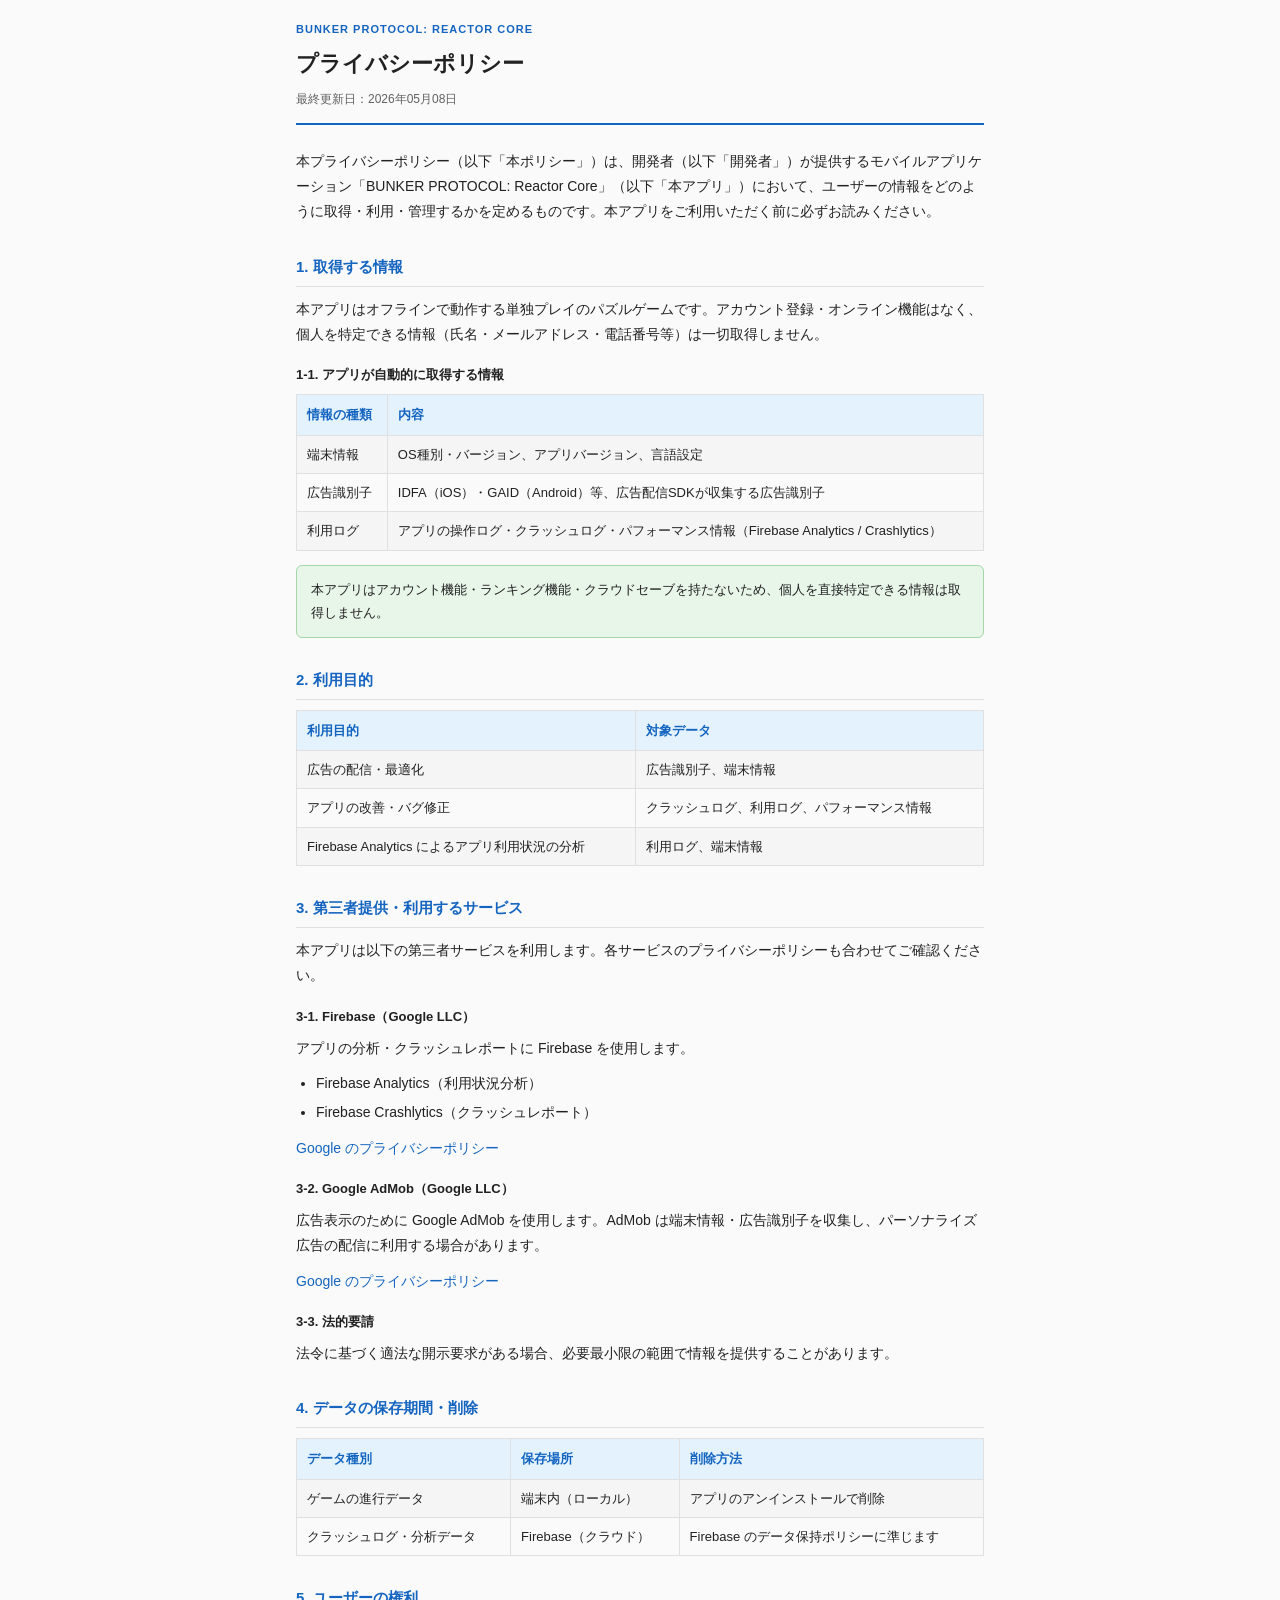
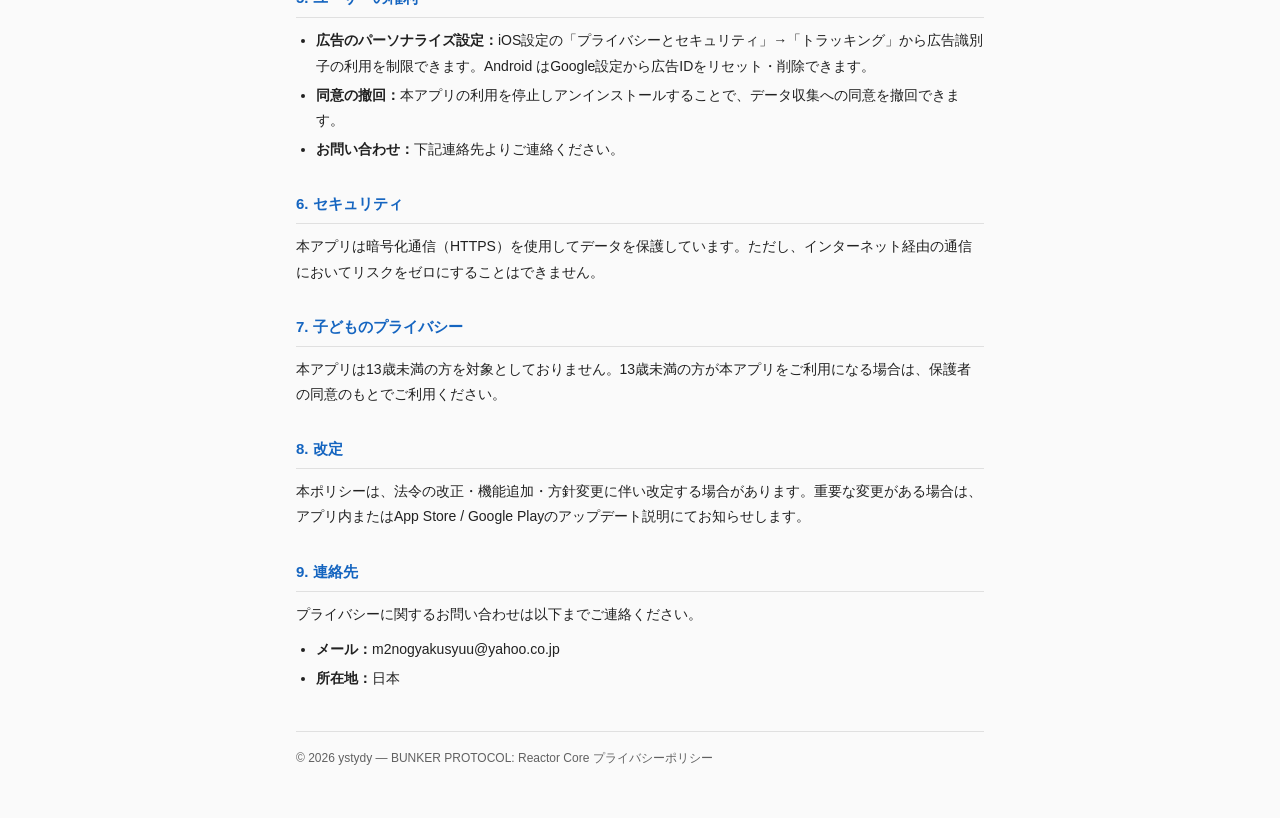
==== docs/bunker-protocol-privacy-policy.html @ 1cb8b55e "docs: BUNKER PROTOCOL: Reactor Core プライバシーポリシーを追加 Co-Authored-By: Claude Sonnet 4.6 <noreply@anthrop" ====
<!DOCTYPE html>
<html lang="ja">
<head>
  <meta charset="UTF-8">
  <meta name="viewport" content="width=device-width, initial-scale=1.0">
  <title>プライバシーポリシー - BUNKER PROTOCOL: Reactor Core</title>
  <style>
    :root {
      --accent: #1565C0;
      --text: #212121;
      --sub: #616161;
      --border: #E0E0E0;
      --bg: #FAFAFA;
    }
    * { box-sizing: border-box; margin: 0; padding: 0; }
    body {
      font-family: -apple-system, 'Hiragino Sans', 'Yu Gothic', sans-serif;
      font-size: 14px;
      line-height: 1.8;
      color: var(--text);
      background: var(--bg);
      padding: 20px 16px 48px;
      max-width: 720px;
      margin: 0 auto;
    }
    header {
      border-bottom: 2px solid var(--accent);
      padding-bottom: 12px;
      margin-bottom: 24px;
    }
    header .app-name {
      font-size: 11px;
      color: var(--accent);
      font-weight: 600;
      letter-spacing: 1px;
      text-transform: uppercase;
      margin-bottom: 4px;
    }
    header h1 {
      font-size: 22px;
      font-weight: 700;
      color: var(--text);
    }
    header .date {
      font-size: 12px;
      color: var(--sub);
      margin-top: 6px;
    }
    h2 {
      font-size: 15px;
      font-weight: 700;
      color: var(--accent);
      margin: 28px 0 10px;
      padding-bottom: 6px;
      border-bottom: 1px solid var(--border);
    }
    h3 {
      font-size: 13px;
      font-weight: 700;
      color: var(--text);
      margin: 16px 0 8px;
    }
    p { margin-bottom: 10px; }
    ul, ol {
      padding-left: 20px;
      margin-bottom: 10px;
    }
    li { margin-bottom: 4px; }
    table {
      width: 100%;
      border-collapse: collapse;
      margin-bottom: 14px;
      font-size: 13px;
    }
    th {
      background: #E3F2FD;
      color: var(--accent);
      font-weight: 600;
      padding: 8px 10px;
      text-align: left;
      border: 1px solid var(--border);
    }
    td {
      padding: 7px 10px;
      border: 1px solid var(--border);
      vertical-align: top;
    }
    tr:nth-child(even) td { background: #F5F5F5; }
    .important {
      background: #E8F5E9;
      border: 1px solid #A5D6A7;
      border-radius: 6px;
      padding: 12px 14px;
      margin: 10px 0;
      font-size: 13px;
      font-weight: 500;
    }
    a { color: var(--accent); text-decoration: none; }
    a:hover { text-decoration: underline; }
    footer {
      margin-top: 40px;
      padding-top: 16px;
      border-top: 1px solid var(--border);
      font-size: 12px;
      color: var(--sub);
    }
  </style>
</head>
<body>

<header>
  <div class="app-name">BUNKER PROTOCOL: Reactor Core</div>
  <h1>プライバシーポリシー</h1>
  <div class="date">最終更新日：2026年05月08日</div>
</header>

<p>本プライバシーポリシー（以下「本ポリシー」）は、開発者（以下「開発者」）が提供するモバイルアプリケーション「BUNKER PROTOCOL: Reactor Core」（以下「本アプリ」）において、ユーザーの情報をどのように取得・利用・管理するかを定めるものです。本アプリをご利用いただく前に必ずお読みください。</p>

<h2>1. 取得する情報</h2>

<p>本アプリはオフラインで動作する単独プレイのパズルゲームです。アカウント登録・オンライン機能はなく、個人を特定できる情報（氏名・メールアドレス・電話番号等）は一切取得しません。</p>

<h3>1-1. アプリが自動的に取得する情報</h3>
<table>
  <tr><th>情報の種類</th><th>内容</th></tr>
  <tr><td>端末情報</td><td>OS種別・バージョン、アプリバージョン、言語設定</td></tr>
  <tr><td>広告識別子</td><td>IDFA（iOS）・GAID（Android）等、広告配信SDKが収集する広告識別子</td></tr>
  <tr><td>利用ログ</td><td>アプリの操作ログ・クラッシュログ・パフォーマンス情報（Firebase Analytics / Crashlytics）</td></tr>
</table>

<div class="important">本アプリはアカウント機能・ランキング機能・クラウドセーブを持たないため、個人を直接特定できる情報は取得しません。</div>

<h2>2. 利用目的</h2>
<table>
  <tr><th>利用目的</th><th>対象データ</th></tr>
  <tr><td>広告の配信・最適化</td><td>広告識別子、端末情報</td></tr>
  <tr><td>アプリの改善・バグ修正</td><td>クラッシュログ、利用ログ、パフォーマンス情報</td></tr>
  <tr><td>Firebase Analytics によるアプリ利用状況の分析</td><td>利用ログ、端末情報</td></tr>
</table>

<h2>3. 第三者提供・利用するサービス</h2>
<p>本アプリは以下の第三者サービスを利用します。各サービスのプライバシーポリシーも合わせてご確認ください。</p>

<h3>3-1. Firebase（Google LLC）</h3>
<p>アプリの分析・クラッシュレポートに Firebase を使用します。</p>
<ul>
  <li>Firebase Analytics（利用状況分析）</li>
  <li>Firebase Crashlytics（クラッシュレポート）</li>
</ul>
<p><a href="https://policies.google.com/privacy" target="_blank">Google のプライバシーポリシー</a></p>

<h3>3-2. Google AdMob（Google LLC）</h3>
<p>広告表示のために Google AdMob を使用します。AdMob は端末情報・広告識別子を収集し、パーソナライズ広告の配信に利用する場合があります。</p>
<p><a href="https://policies.google.com/privacy" target="_blank">Google のプライバシーポリシー</a></p>

<h3>3-3. 法的要請</h3>
<p>法令に基づく適法な開示要求がある場合、必要最小限の範囲で情報を提供することがあります。</p>

<h2>4. データの保存期間・削除</h2>
<table>
  <tr><th>データ種別</th><th>保存場所</th><th>削除方法</th></tr>
  <tr><td>ゲームの進行データ</td><td>端末内（ローカル）</td><td>アプリのアンインストールで削除</td></tr>
  <tr><td>クラッシュログ・分析データ</td><td>Firebase（クラウド）</td><td>Firebase のデータ保持ポリシーに準じます</td></tr>
</table>

<h2>5. ユーザーの権利</h2>
<ul>
  <li><strong>広告のパーソナライズ設定：</strong>iOS設定の「プライバシーとセキュリティ」→「トラッキング」から広告識別子の利用を制限できます。Android はGoogle設定から広告IDをリセット・削除できます。</li>
  <li><strong>同意の撤回：</strong>本アプリの利用を停止しアンインストールすることで、データ収集への同意を撤回できます。</li>
  <li><strong>お問い合わせ：</strong>下記連絡先よりご連絡ください。</li>
</ul>

<h2>6. セキュリティ</h2>
<p>本アプリは暗号化通信（HTTPS）を使用してデータを保護しています。ただし、インターネット経由の通信においてリスクをゼロにすることはできません。</p>

<h2>7. 子どものプライバシー</h2>
<p>本アプリは13歳未満の方を対象としておりません。13歳未満の方が本アプリをご利用になる場合は、保護者の同意のもとでご利用ください。</p>

<h2>8. 改定</h2>
<p>本ポリシーは、法令の改正・機能追加・方針変更に伴い改定する場合があります。重要な変更がある場合は、アプリ内またはApp Store / Google Playのアップデート説明にてお知らせします。</p>

<h2>9. 連絡先</h2>
<p>プライバシーに関するお問い合わせは以下までご連絡ください。</p>
<ul>
  <li><strong>メール：</strong>m2nogyakusyuu@yahoo.co.jp</li>
  <li><strong>所在地：</strong>日本</li>
</ul>

<footer>
  &copy; 2026 ystydy — BUNKER PROTOCOL: Reactor Core プライバシーポリシー
</footer>

</body>
</html>
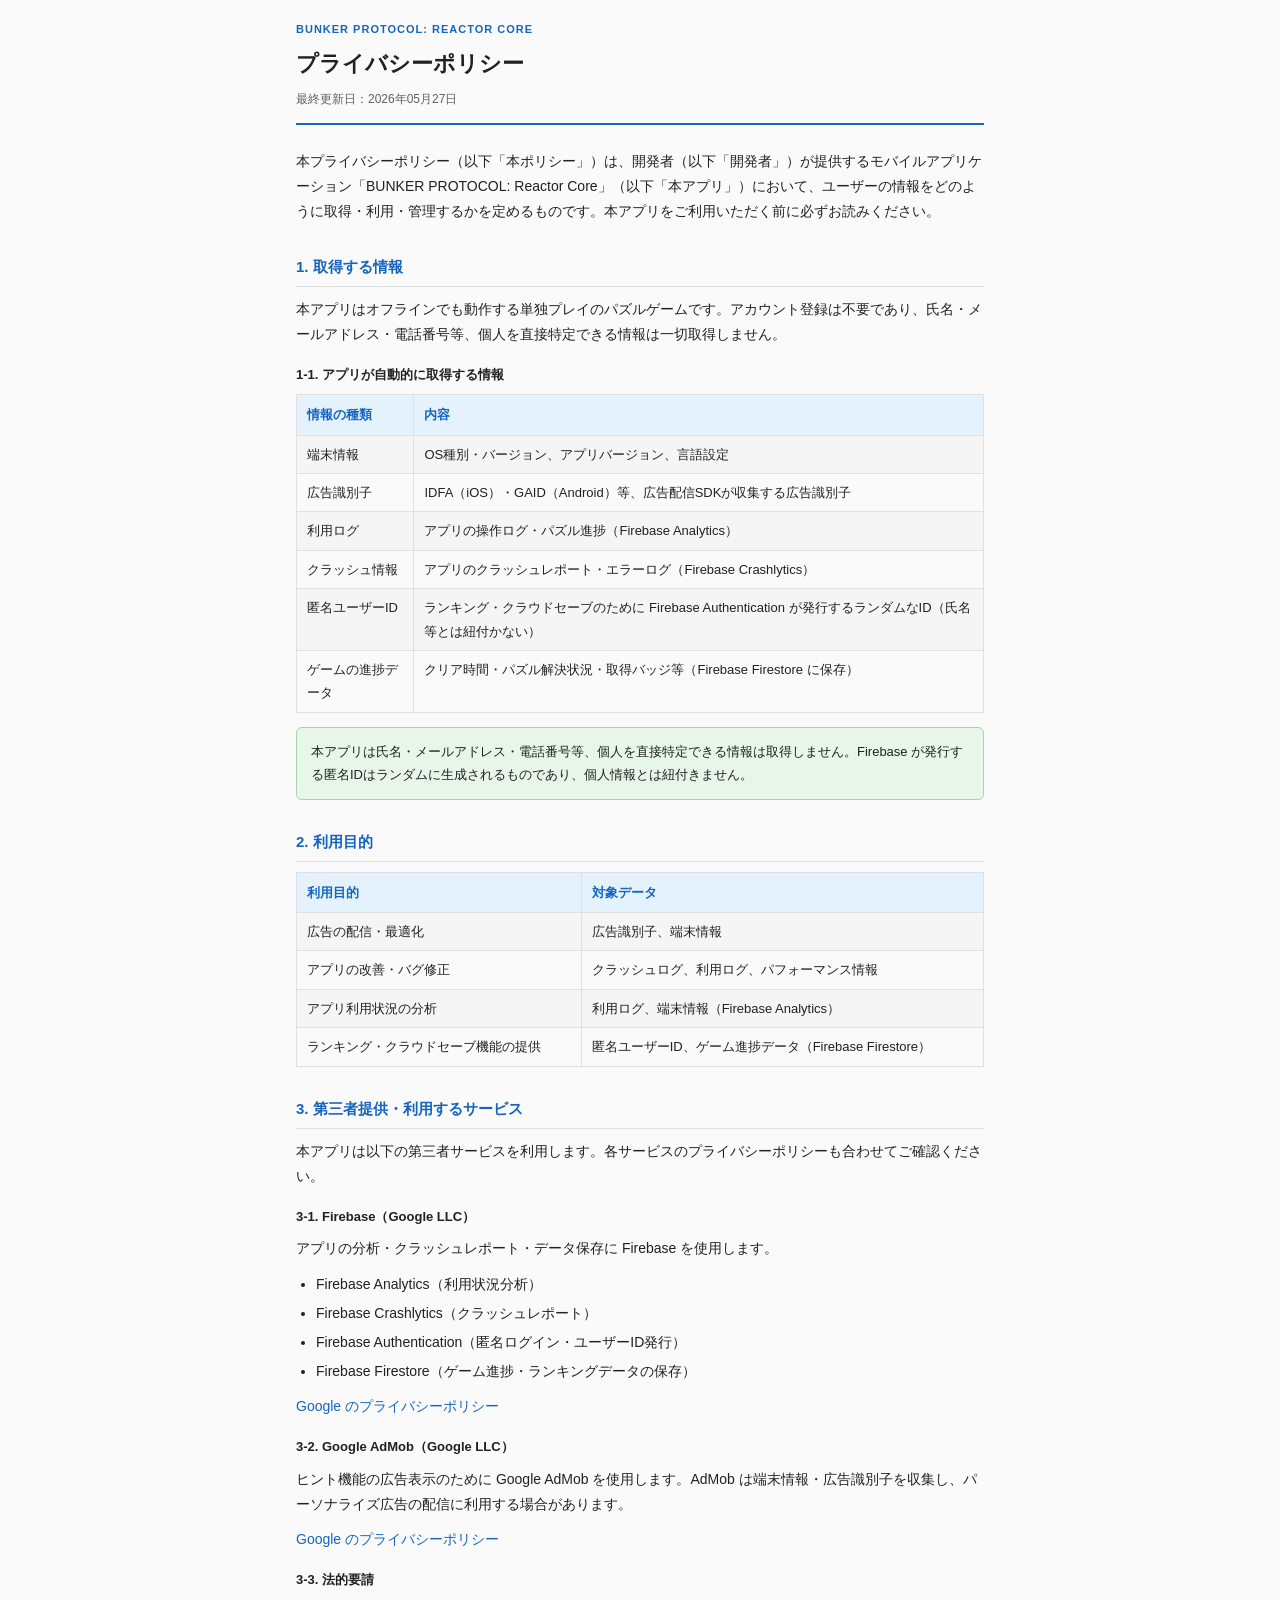
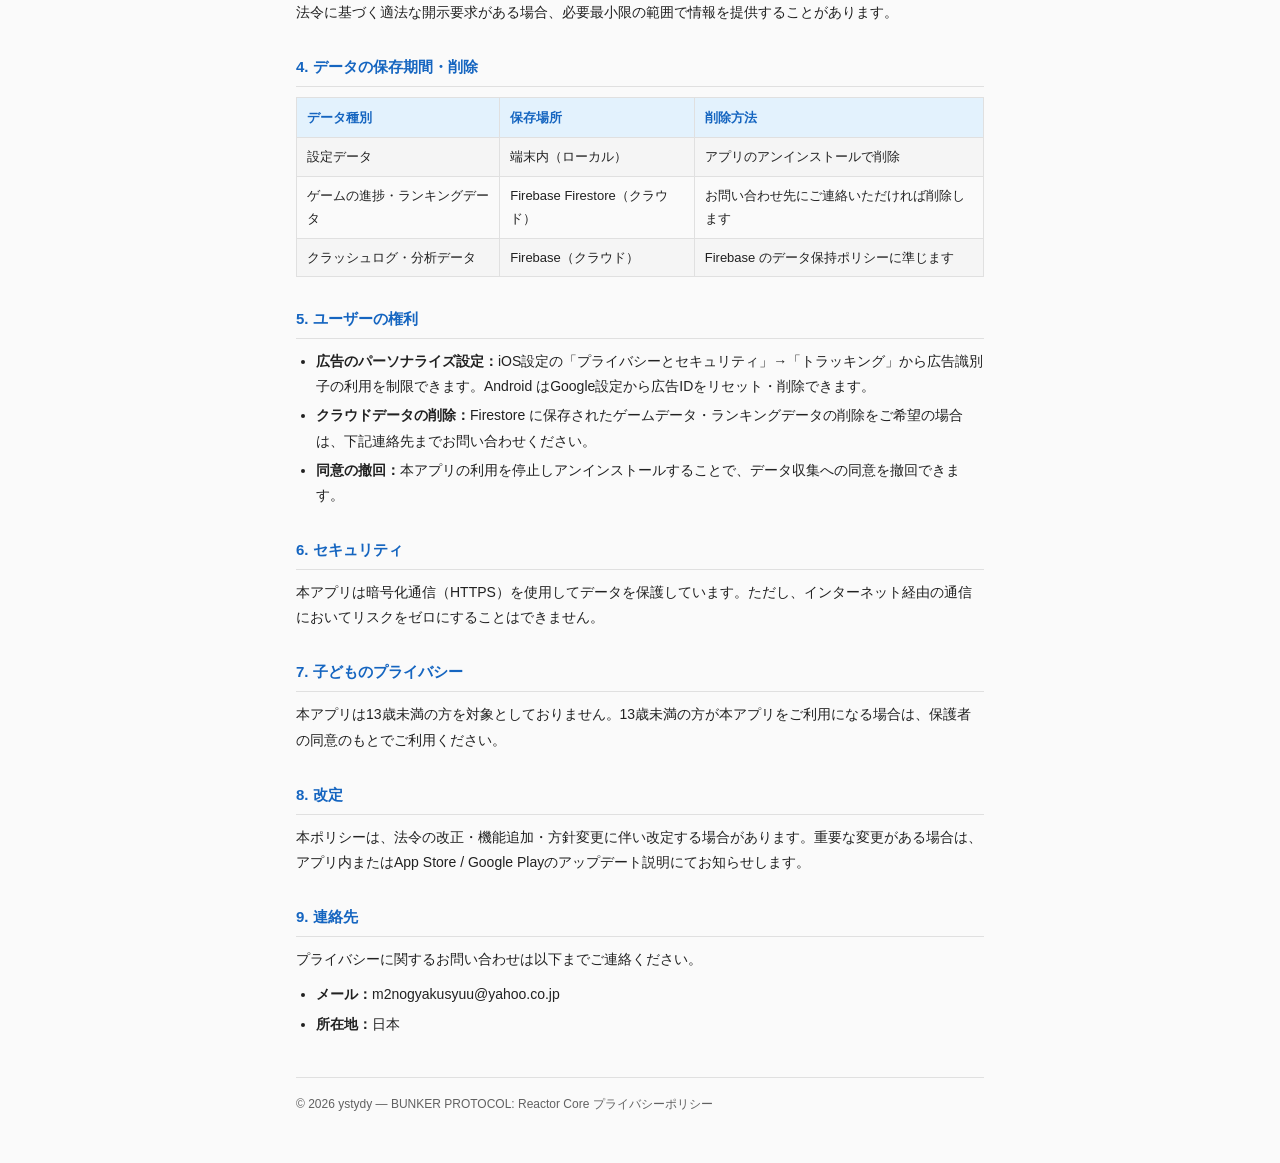
==== commit 519ba5cc: "feat: BUNKER PROTOCOL プライバシーページを追加・更新 - index.html に BUNKER PROTOCOL セクションを追加 - bunker-protocol-priv" ====
--- a/docs/bunker-protocol-privacy-policy.html
+++ b/docs/bunker-protocol-privacy-policy.html
@@ -4,105 +4,13 @@
   <meta charset="UTF-8">
   <meta name="viewport" content="width=device-width, initial-scale=1.0">
   <title>プライバシーポリシー - BUNKER PROTOCOL: Reactor Core</title>
+  <link rel="stylesheet" href="css/base.css">
   <style>
     :root {
-      --accent: #1565C0;
-      --text: #212121;
-      --sub: #616161;
-      --border: #E0E0E0;
-      --bg: #FAFAFA;
-    }
-    * { box-sizing: border-box; margin: 0; padding: 0; }
-    body {
-      font-family: -apple-system, 'Hiragino Sans', 'Yu Gothic', sans-serif;
-      font-size: 14px;
-      line-height: 1.8;
-      color: var(--text);
-      background: var(--bg);
-      padding: 20px 16px 48px;
-      max-width: 720px;
-      margin: 0 auto;
-    }
-    header {
-      border-bottom: 2px solid var(--accent);
-      padding-bottom: 12px;
-      margin-bottom: 24px;
-    }
-    header .app-name {
-      font-size: 11px;
-      color: var(--accent);
-      font-weight: 600;
-      letter-spacing: 1px;
-      text-transform: uppercase;
-      margin-bottom: 4px;
-    }
-    header h1 {
-      font-size: 22px;
-      font-weight: 700;
-      color: var(--text);
-    }
-    header .date {
-      font-size: 12px;
-      color: var(--sub);
-      margin-top: 6px;
-    }
-    h2 {
-      font-size: 15px;
-      font-weight: 700;
-      color: var(--accent);
-      margin: 28px 0 10px;
-      padding-bottom: 6px;
-      border-bottom: 1px solid var(--border);
-    }
-    h3 {
-      font-size: 13px;
-      font-weight: 700;
-      color: var(--text);
-      margin: 16px 0 8px;
-    }
-    p { margin-bottom: 10px; }
-    ul, ol {
-      padding-left: 20px;
-      margin-bottom: 10px;
-    }
-    li { margin-bottom: 4px; }
-    table {
-      width: 100%;
-      border-collapse: collapse;
-      margin-bottom: 14px;
-      font-size: 13px;
-    }
-    th {
-      background: #E3F2FD;
-      color: var(--accent);
-      font-weight: 600;
-      padding: 8px 10px;
-      text-align: left;
-      border: 1px solid var(--border);
-    }
-    td {
-      padding: 7px 10px;
-      border: 1px solid var(--border);
-      vertical-align: top;
-    }
-    tr:nth-child(even) td { background: #F5F5F5; }
-    .important {
-      background: #E8F5E9;
-      border: 1px solid #A5D6A7;
-      border-radius: 6px;
-      padding: 12px 14px;
-      margin: 10px 0;
-      font-size: 13px;
-      font-weight: 500;
-    }
-    a { color: var(--accent); text-decoration: none; }
-    a:hover { text-decoration: underline; }
-    footer {
-      margin-top: 40px;
-      padding-top: 16px;
-      border-top: 1px solid var(--border);
-      font-size: 12px;
-      color: var(--sub);
+      --accent:           #1565C0;
+      --th-bg:            #E3F2FD;
+      --important-bg:     #E8F5E9;
+      --important-border: #A5D6A7;
     }
   </style>
 </head>
@@ -111,46 +19,52 @@
 <header>
   <div class="app-name">BUNKER PROTOCOL: Reactor Core</div>
   <h1>プライバシーポリシー</h1>
-  <div class="date">最終更新日：2026年05月08日</div>
+  <div class="date">最終更新日：2026年05月27日</div>
 </header>
 
 <p>本プライバシーポリシー（以下「本ポリシー」）は、開発者（以下「開発者」）が提供するモバイルアプリケーション「BUNKER PROTOCOL: Reactor Core」（以下「本アプリ」）において、ユーザーの情報をどのように取得・利用・管理するかを定めるものです。本アプリをご利用いただく前に必ずお読みください。</p>
 
 <h2>1. 取得する情報</h2>
 
-<p>本アプリはオフラインで動作する単独プレイのパズルゲームです。アカウント登録・オンライン機能はなく、個人を特定できる情報（氏名・メールアドレス・電話番号等）は一切取得しません。</p>
+<p>本アプリはオフラインでも動作する単独プレイのパズルゲームです。アカウント登録は不要であり、氏名・メールアドレス・電話番号等、個人を直接特定できる情報は一切取得しません。</p>
 
 <h3>1-1. アプリが自動的に取得する情報</h3>
 <table>
   <tr><th>情報の種類</th><th>内容</th></tr>
   <tr><td>端末情報</td><td>OS種別・バージョン、アプリバージョン、言語設定</td></tr>
   <tr><td>広告識別子</td><td>IDFA（iOS）・GAID（Android）等、広告配信SDKが収集する広告識別子</td></tr>
-  <tr><td>利用ログ</td><td>アプリの操作ログ・クラッシュログ・パフォーマンス情報（Firebase Analytics / Crashlytics）</td></tr>
+  <tr><td>利用ログ</td><td>アプリの操作ログ・パズル進捗（Firebase Analytics）</td></tr>
+  <tr><td>クラッシュ情報</td><td>アプリのクラッシュレポート・エラーログ（Firebase Crashlytics）</td></tr>
+  <tr><td>匿名ユーザーID</td><td>ランキング・クラウドセーブのために Firebase Authentication が発行するランダムなID（氏名等とは紐付かない）</td></tr>
+  <tr><td>ゲームの進捗データ</td><td>クリア時間・パズル解決状況・取得バッジ等（Firebase Firestore に保存）</td></tr>
 </table>
 
-<div class="important">本アプリはアカウント機能・ランキング機能・クラウドセーブを持たないため、個人を直接特定できる情報は取得しません。</div>
+<div class="important">本アプリは氏名・メールアドレス・電話番号等、個人を直接特定できる情報は取得しません。Firebase が発行する匿名IDはランダムに生成されるものであり、個人情報とは紐付きません。</div>
 
 <h2>2. 利用目的</h2>
 <table>
   <tr><th>利用目的</th><th>対象データ</th></tr>
   <tr><td>広告の配信・最適化</td><td>広告識別子、端末情報</td></tr>
   <tr><td>アプリの改善・バグ修正</td><td>クラッシュログ、利用ログ、パフォーマンス情報</td></tr>
-  <tr><td>Firebase Analytics によるアプリ利用状況の分析</td><td>利用ログ、端末情報</td></tr>
+  <tr><td>アプリ利用状況の分析</td><td>利用ログ、端末情報（Firebase Analytics）</td></tr>
+  <tr><td>ランキング・クラウドセーブ機能の提供</td><td>匿名ユーザーID、ゲーム進捗データ（Firebase Firestore）</td></tr>
 </table>
 
 <h2>3. 第三者提供・利用するサービス</h2>
 <p>本アプリは以下の第三者サービスを利用します。各サービスのプライバシーポリシーも合わせてご確認ください。</p>
 
 <h3>3-1. Firebase（Google LLC）</h3>
-<p>アプリの分析・クラッシュレポートに Firebase を使用します。</p>
+<p>アプリの分析・クラッシュレポート・データ保存に Firebase を使用します。</p>
 <ul>
   <li>Firebase Analytics（利用状況分析）</li>
   <li>Firebase Crashlytics（クラッシュレポート）</li>
+  <li>Firebase Authentication（匿名ログイン・ユーザーID発行）</li>
+  <li>Firebase Firestore（ゲーム進捗・ランキングデータの保存）</li>
 </ul>
 <p><a href="https://policies.google.com/privacy" target="_blank">Google のプライバシーポリシー</a></p>
 
 <h3>3-2. Google AdMob（Google LLC）</h3>
-<p>広告表示のために Google AdMob を使用します。AdMob は端末情報・広告識別子を収集し、パーソナライズ広告の配信に利用する場合があります。</p>
+<p>ヒント機能の広告表示のために Google AdMob を使用します。AdMob は端末情報・広告識別子を収集し、パーソナライズ広告の配信に利用する場合があります。</p>
 <p><a href="https://policies.google.com/privacy" target="_blank">Google のプライバシーポリシー</a></p>
 
 <h3>3-3. 法的要請</h3>
@@ -159,15 +73,16 @@
 <h2>4. データの保存期間・削除</h2>
 <table>
   <tr><th>データ種別</th><th>保存場所</th><th>削除方法</th></tr>
-  <tr><td>ゲームの進行データ</td><td>端末内（ローカル）</td><td>アプリのアンインストールで削除</td></tr>
+  <tr><td>設定データ</td><td>端末内（ローカル）</td><td>アプリのアンインストールで削除</td></tr>
+  <tr><td>ゲームの進捗・ランキングデータ</td><td>Firebase Firestore（クラウド）</td><td>お問い合わせ先にご連絡いただければ削除します</td></tr>
   <tr><td>クラッシュログ・分析データ</td><td>Firebase（クラウド）</td><td>Firebase のデータ保持ポリシーに準じます</td></tr>
 </table>
 
 <h2>5. ユーザーの権利</h2>
 <ul>
   <li><strong>広告のパーソナライズ設定：</strong>iOS設定の「プライバシーとセキュリティ」→「トラッキング」から広告識別子の利用を制限できます。Android はGoogle設定から広告IDをリセット・削除できます。</li>
+  <li><strong>クラウドデータの削除：</strong>Firestore に保存されたゲームデータ・ランキングデータの削除をご希望の場合は、下記連絡先までお問い合わせください。</li>
   <li><strong>同意の撤回：</strong>本アプリの利用を停止しアンインストールすることで、データ収集への同意を撤回できます。</li>
-  <li><strong>お問い合わせ：</strong>下記連絡先よりご連絡ください。</li>
 </ul>
 
 <h2>6. セキュリティ</h2>
--- a/docs/css/base.css
+++ b/docs/css/base.css
@@ -0,0 +1,167 @@
+/* ------------------------------------------------------------------ */
+/* Defaults = KoeColor / purple theme.                                  */
+/* Override --accent, --th-bg, --important-bg, --important-border       */
+/* and --app-name-letter-spacing per page as needed.                    */
+/* ------------------------------------------------------------------ */
+:root {
+  --text:                  #212121;
+  --sub:                   #616161;
+  --border:                #E0E0E0;
+  --bg:                    #FAFAFA;
+  --warn-bg:               #FFF8E1;
+  --warn-border:           #FFB300;
+  --accent:                #673AB7;
+  --th-bg:                 #EDE7F6;
+  --th-color:              var(--accent);
+  --important-bg:          #FCE4EC;
+  --important-border:      #EF9A9A;
+  --app-name-letter-spacing: 1px;
+}
+
+/* Reset */
+* { box-sizing: border-box; margin: 0; padding: 0; }
+
+/* Body — font-family by lang attribute */
+html[lang="ja"] body { font-family: -apple-system, 'Hiragino Sans', 'Yu Gothic', sans-serif; }
+html[lang="en"] body { font-family: -apple-system, 'Helvetica Neue', Arial, sans-serif; }
+body {
+  font-size: 14px;
+  line-height: 1.8;
+  color: var(--text);
+  background: var(--bg);
+  padding: 20px 16px 48px;
+  max-width: 720px;
+  margin: 0 auto;
+}
+
+/* Header */
+header {
+  border-bottom: 2px solid var(--accent);
+  padding-bottom: 12px;
+  margin-bottom: 24px;
+}
+header .app-name {
+  font-size: 11px;
+  color: var(--accent);
+  font-weight: 600;
+  letter-spacing: var(--app-name-letter-spacing);
+  text-transform: uppercase;
+  margin-bottom: 4px;
+}
+header h1 { font-size: 22px; font-weight: 700; color: var(--text); }
+header .date { font-size: 12px; color: var(--sub); margin-top: 6px; }
+
+/* Headings */
+h2 {
+  font-size: 15px;
+  font-weight: 700;
+  color: var(--accent);
+  margin: 28px 0 10px;
+  padding-bottom: 6px;
+  border-bottom: 1px solid var(--border);
+}
+h3 { font-size: 13px; font-weight: 700; color: var(--text); margin: 16px 0 8px; }
+
+/* Text */
+p { margin-bottom: 10px; }
+ul, ol { padding-left: 20px; margin-bottom: 10px; }
+li { margin-bottom: 4px; }
+a { color: var(--accent); text-decoration: none; }
+a:hover { text-decoration: underline; }
+
+/* Table */
+table { width: 100%; border-collapse: collapse; margin-bottom: 14px; font-size: 13px; }
+th {
+  background: var(--th-bg);
+  color: var(--th-color);
+  font-weight: 600;
+  padding: 8px 10px;
+  text-align: left;
+  border: 1px solid var(--border);
+}
+td { padding: 7px 10px; border: 1px solid var(--border); vertical-align: top; }
+tr:nth-child(even) td { background: #F5F5F5; }
+
+/* Info boxes */
+.warning {
+  background: var(--warn-bg);
+  border-left: 4px solid var(--warn-border);
+  border-radius: 4px;
+  padding: 12px 14px;
+  margin-bottom: 24px;
+  font-size: 12px;
+  color: #5D4037;
+}
+.note {
+  background: var(--warn-bg);
+  border-left: 4px solid var(--warn-border);
+  border-radius: 4px;
+  padding: 12px 14px;
+  margin: 10px 0;
+  font-size: 12px;
+  color: #5D4037;
+}
+.important {
+  background: var(--important-bg);
+  border: 1px solid var(--important-border);
+  border-radius: 6px;
+  padding: 12px 14px;
+  margin: 10px 0;
+  font-size: 13px;
+  font-weight: 500;
+}
+.ai-note {
+  background: #E3F2FD;
+  border: 1px solid #90CAF9;
+  border-radius: 6px;
+  padding: 12px 14px;
+  margin: 10px 0;
+  font-size: 13px;
+  color: #4527A0;
+}
+.contact-box {
+  background: #fff;
+  border: 1px solid var(--border);
+  border-radius: 6px;
+  padding: 14px 16px;
+  margin: 12px 0;
+}
+
+/* Footer */
+footer {
+  margin-top: 40px;
+  padding-top: 16px;
+  border-top: 1px solid var(--border);
+  font-size: 12px;
+  color: var(--sub);
+}
+
+/* Index page */
+.section { margin-bottom: 32px; }
+.section-title {
+  font-size: 11px;
+  font-weight: 600;
+  letter-spacing: 1px;
+  text-transform: uppercase;
+  margin-bottom: 10px;
+  padding-bottom: 6px;
+  border-bottom: 1px solid var(--border);
+}
+.doc-list { list-style: none; padding: 0; }
+.doc-list li { margin-bottom: 0; }
+.doc-list a {
+  display: flex;
+  justify-content: space-between;
+  align-items: center;
+  padding: 12px 14px;
+  border: 1px solid var(--border);
+  border-radius: 6px;
+  margin-bottom: 8px;
+  text-decoration: none;
+  color: var(--text);
+  background: #fff;
+  transition: border-color 0.15s;
+}
+.doc-list a:hover { border-color: #999; }
+.doc-list .doc-name { font-weight: 500; font-size: 14px; }
+.doc-list .doc-arrow { color: var(--sub); font-size: 16px; }
